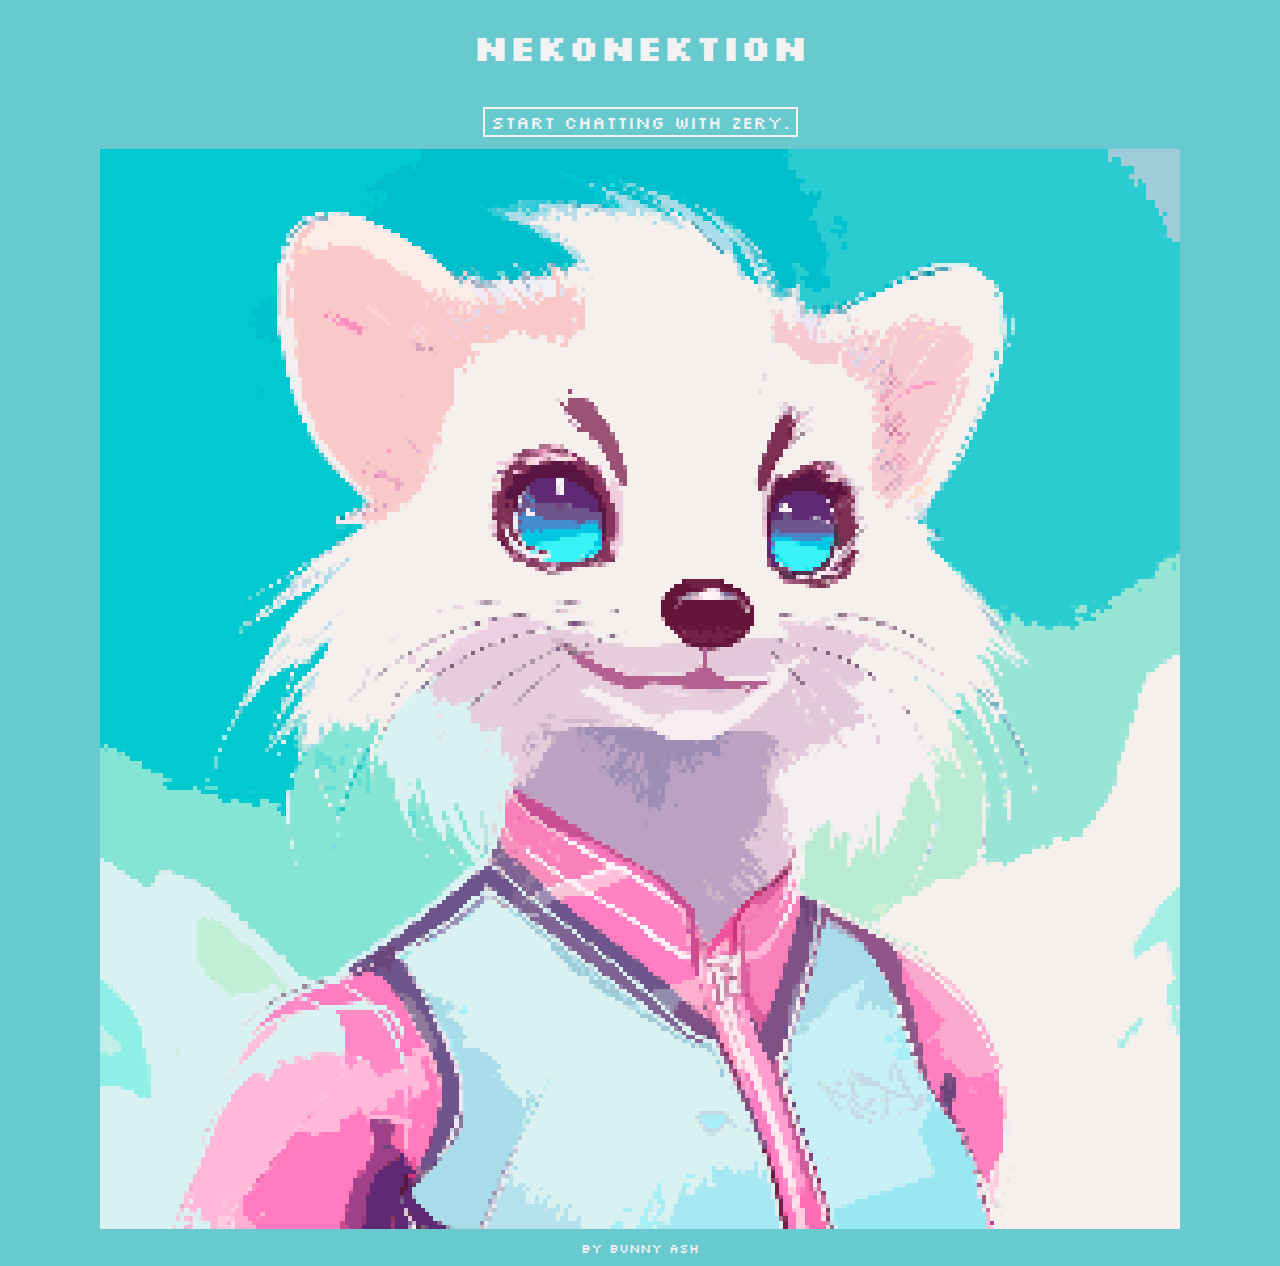
==== index.html @ 9def540d "Update and rename main.html to index.html" ====
<!DOCTYPE html>
<html>
<head>
    <meta charset='utf-8'>
    <meta http-equiv='X-UA-Compatible' content='IE=edge'>
    <title>NEKONEKTION</title>
    <meta name='viewport' content='width=device-width, initial-scale=1'>
    <link href="https://fonts.googleapis.com/css2?family=Silkscreen&display=swap" rel="stylesheet">
    <link rel="stylesheet" href="/assets/style.css">
    <link rel="shortcut icon" href="/assets/logo.png" type="image/x-icon">
</head>
<body>
    <center>
        <h1>NEKONEKTION</h1>
        <div></div>
        <button value="clickme" onclick="location.href='game.html'">Start chatting with Zery.</button>
        <div></div>
        <img src="/assets/Idle---Zery.gif">
        <div></div>
        <a href="https://neko-glitch.myportfolio.com" target="_blank">by Bunny Ash</a>
    </center>
</body>
</html>
---- assets/style.css ----
body {
    background: #68c9cf;
    color: #f2f2f2;
    font-family: 'Silkscreen';
    font-size: large;
}

button {
    margin-top: 1%;
    margin-bottom: 1%;
    font-family: 'Silkscreen';
    font-size: large;
    background: none;
    color: #f2f2f2;
    border: solid 2px #f2f2f2;
}

img {
    width: 100%;
    max-width: fit-content;
    height: auto;
}

a {
    color: #f2f2f2;
    text-decoration: none;
    font-size: small;
    font-family: 'Silkscreen';
}

#result {
    margin-bottom: 1%;
}
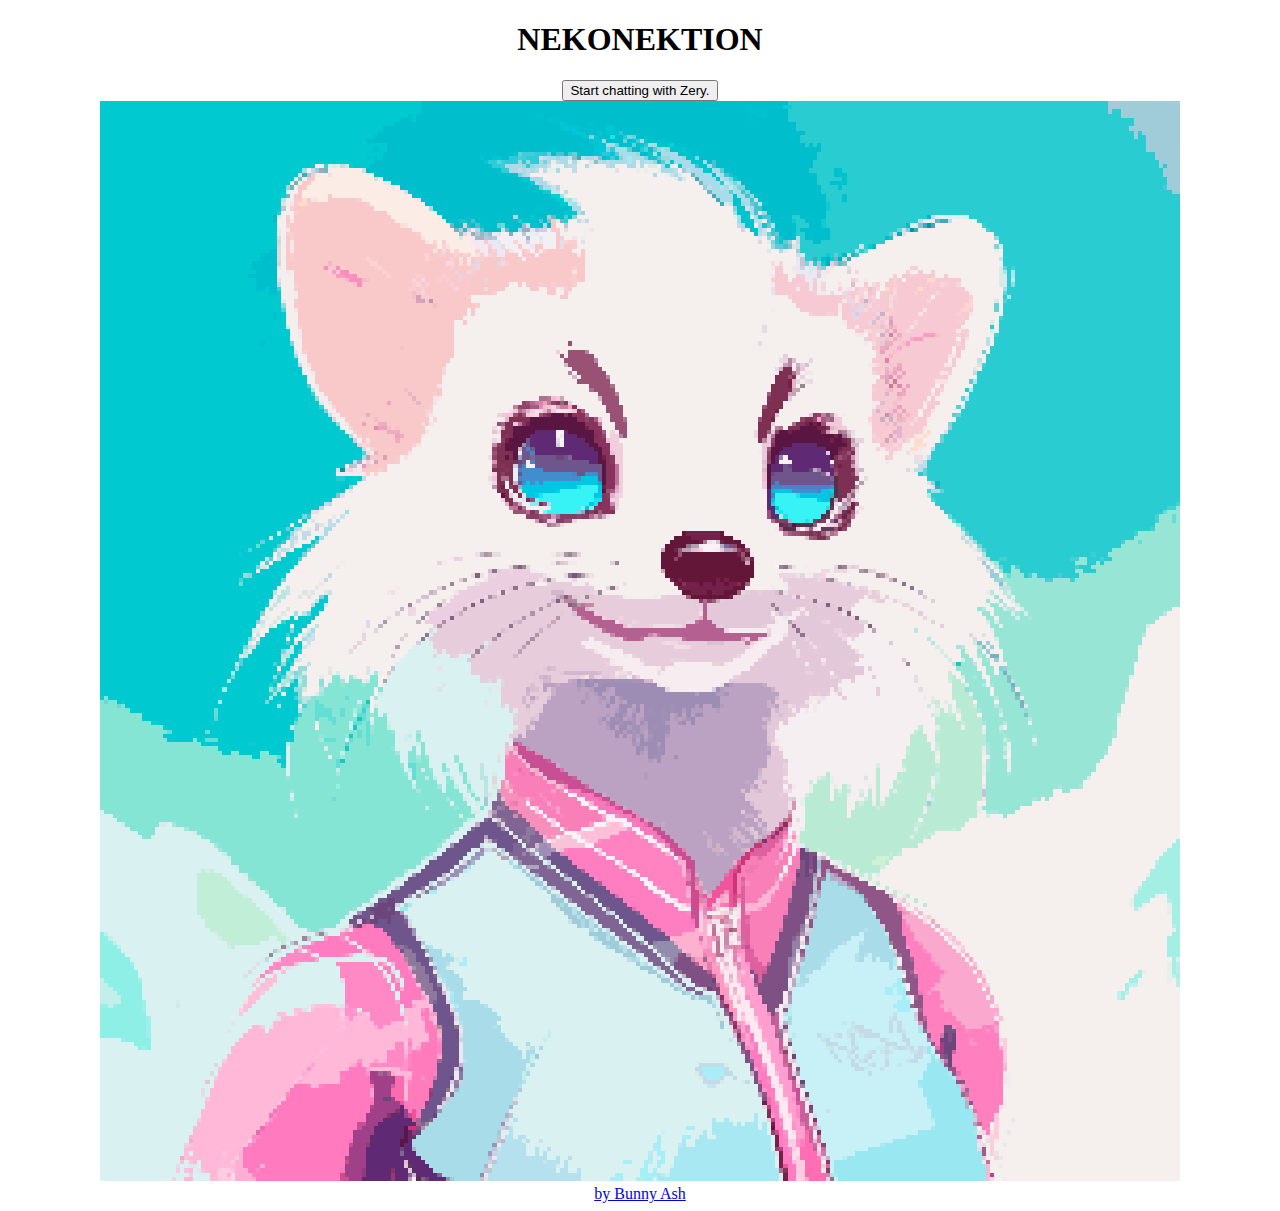
==== commit 1e1c8628: "Update index.html" ====
--- a/index.html
+++ b/index.html
@@ -6,8 +6,8 @@
     <title>NEKONEKTION</title>
     <meta name='viewport' content='width=device-width, initial-scale=1'>
     <link href="https://fonts.googleapis.com/css2?family=Silkscreen&display=swap" rel="stylesheet">
-    <link rel="stylesheet" href="/assets/style.css">
-    <link rel="shortcut icon" href="/assets/logo.png" type="image/x-icon">
+    <link rel="stylesheet" href="https://github.com/mupgarlic/NEKONEKTION/tree/main/assets/style.css">
+    <link rel="shortcut icon" href="https://github.com/mupgarlic/NEKONEKTION/tree/main/assets/logo.png" type="image/x-icon">
 </head>
 <body>
     <center>
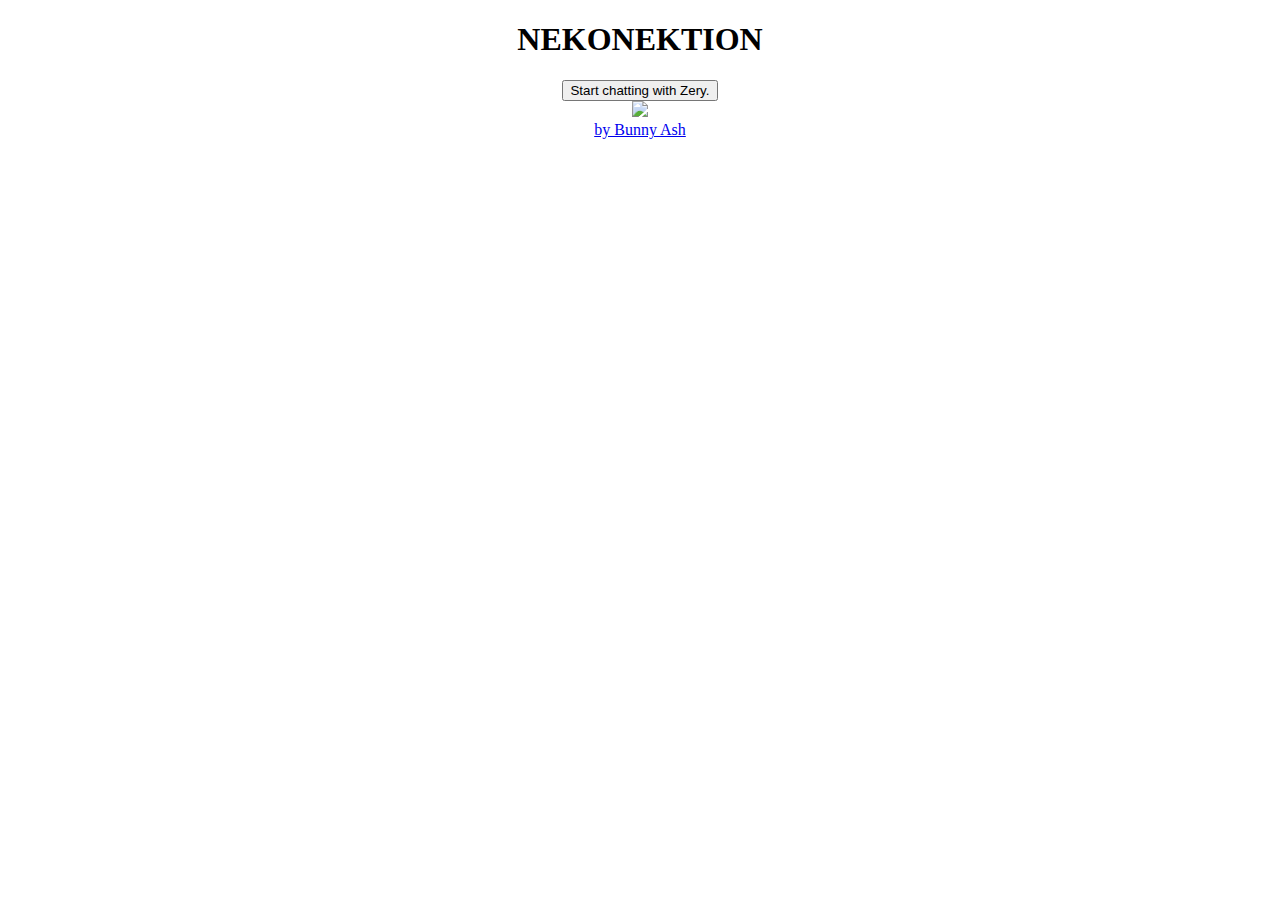
==== commit d5887aad: "Update index.html" ====
--- a/index.html
+++ b/index.html
@@ -15,7 +15,7 @@
         <div></div>
         <button value="clickme" onclick="location.href='game.html'">Start chatting with Zery.</button>
         <div></div>
-        <img src="/assets/Idle---Zery.gif">
+        <img src="https://github.com/mupgarlic/NEKONEKTION/tree/main/assets/Idle---Zery.gif">
         <div></div>
         <a href="https://neko-glitch.myportfolio.com" target="_blank">by Bunny Ash</a>
     </center>
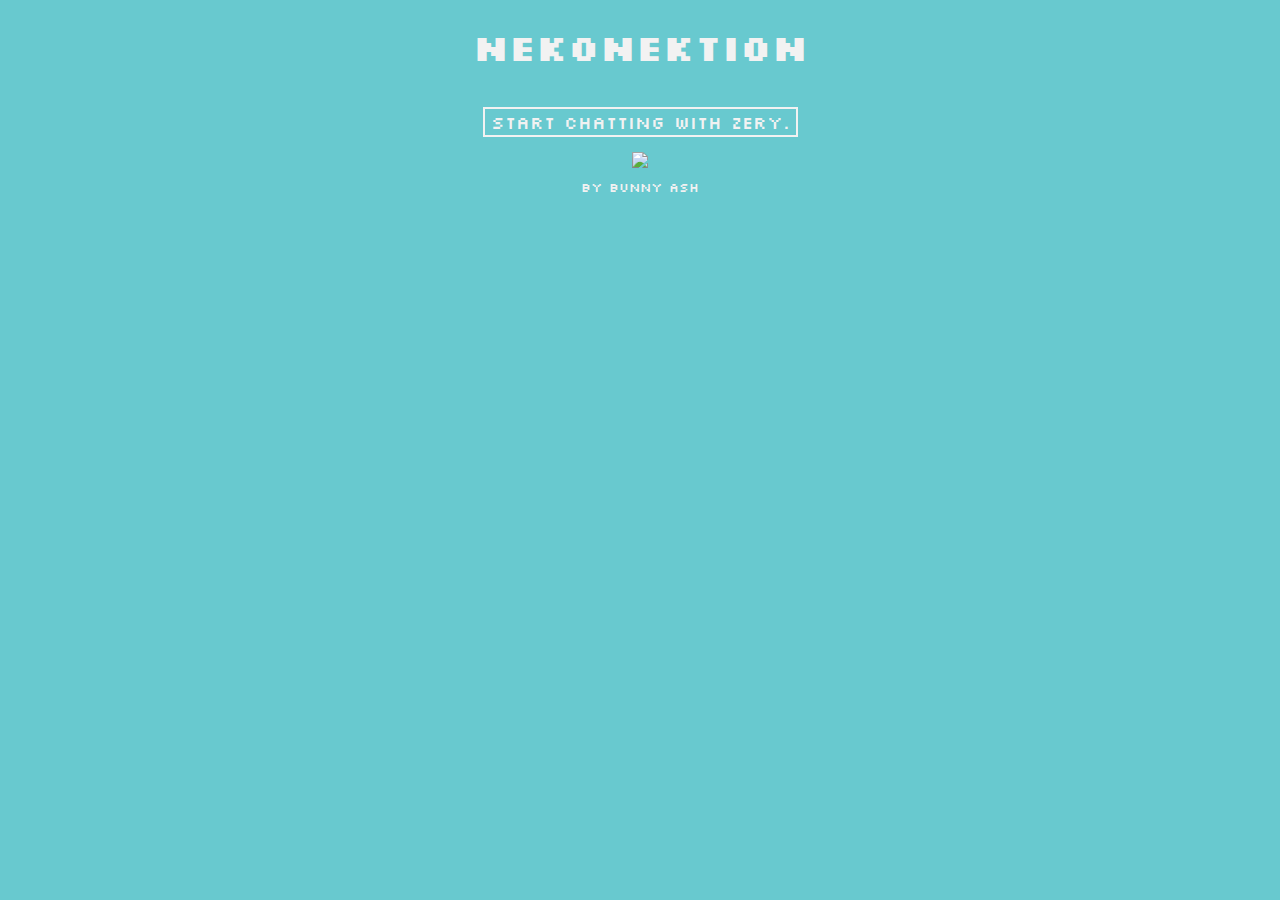
==== commit b9f72ae7: "Update index.html" ====
--- a/index.html
+++ b/index.html
@@ -6,8 +6,8 @@
     <title>NEKONEKTION</title>
     <meta name='viewport' content='width=device-width, initial-scale=1'>
     <link href="https://fonts.googleapis.com/css2?family=Silkscreen&display=swap" rel="stylesheet">
-    <link rel="stylesheet" href="https://github.com/mupgarlic/NEKONEKTION/tree/main/assets/style.css">
-    <link rel="shortcut icon" href="https://github.com/mupgarlic/NEKONEKTION/tree/main/assets/logo.png" type="image/x-icon">
+    <link rel="stylesheet" href="./assets/style.css">
+    <link rel="shortcut icon" href="https://github.com/mupgarlic/NEKONEKTION/blob/main/assets/logo.png" type="image/x-icon">
 </head>
 <body>
     <center>
@@ -15,7 +15,7 @@
         <div></div>
         <button value="clickme" onclick="location.href='game.html'">Start chatting with Zery.</button>
         <div></div>
-        <img src="https://github.com/mupgarlic/NEKONEKTION/tree/main/assets/Idle---Zery.gif">
+        <img src="https://github.com/mupgarlic/NEKONEKTION/blob/main/assets/Idle---Zery.gif">
         <div></div>
         <a href="https://neko-glitch.myportfolio.com" target="_blank">by Bunny Ash</a>
     </center>
--- a/assets/style.css
+++ b/assets/style.css
@@ -0,0 +1,33 @@
+body {
+    background: #68c9cf;
+    color: #f2f2f2;
+    font-family: 'Silkscreen';
+    font-size: large;
+}
+
+button {
+    margin-top: 1%;
+    margin-bottom: 1%;
+    font-family: 'Silkscreen';
+    font-size: large;
+    background: none;
+    color: #f2f2f2;
+    border: solid 2px #f2f2f2;
+}
+
+img {
+    width: 100%;
+    max-width: fit-content;
+    height: auto;
+}
+
+a {
+    color: #f2f2f2;
+    text-decoration: none;
+    font-size: small;
+    font-family: 'Silkscreen';
+}
+
+#result {
+    margin-bottom: 1%;
+}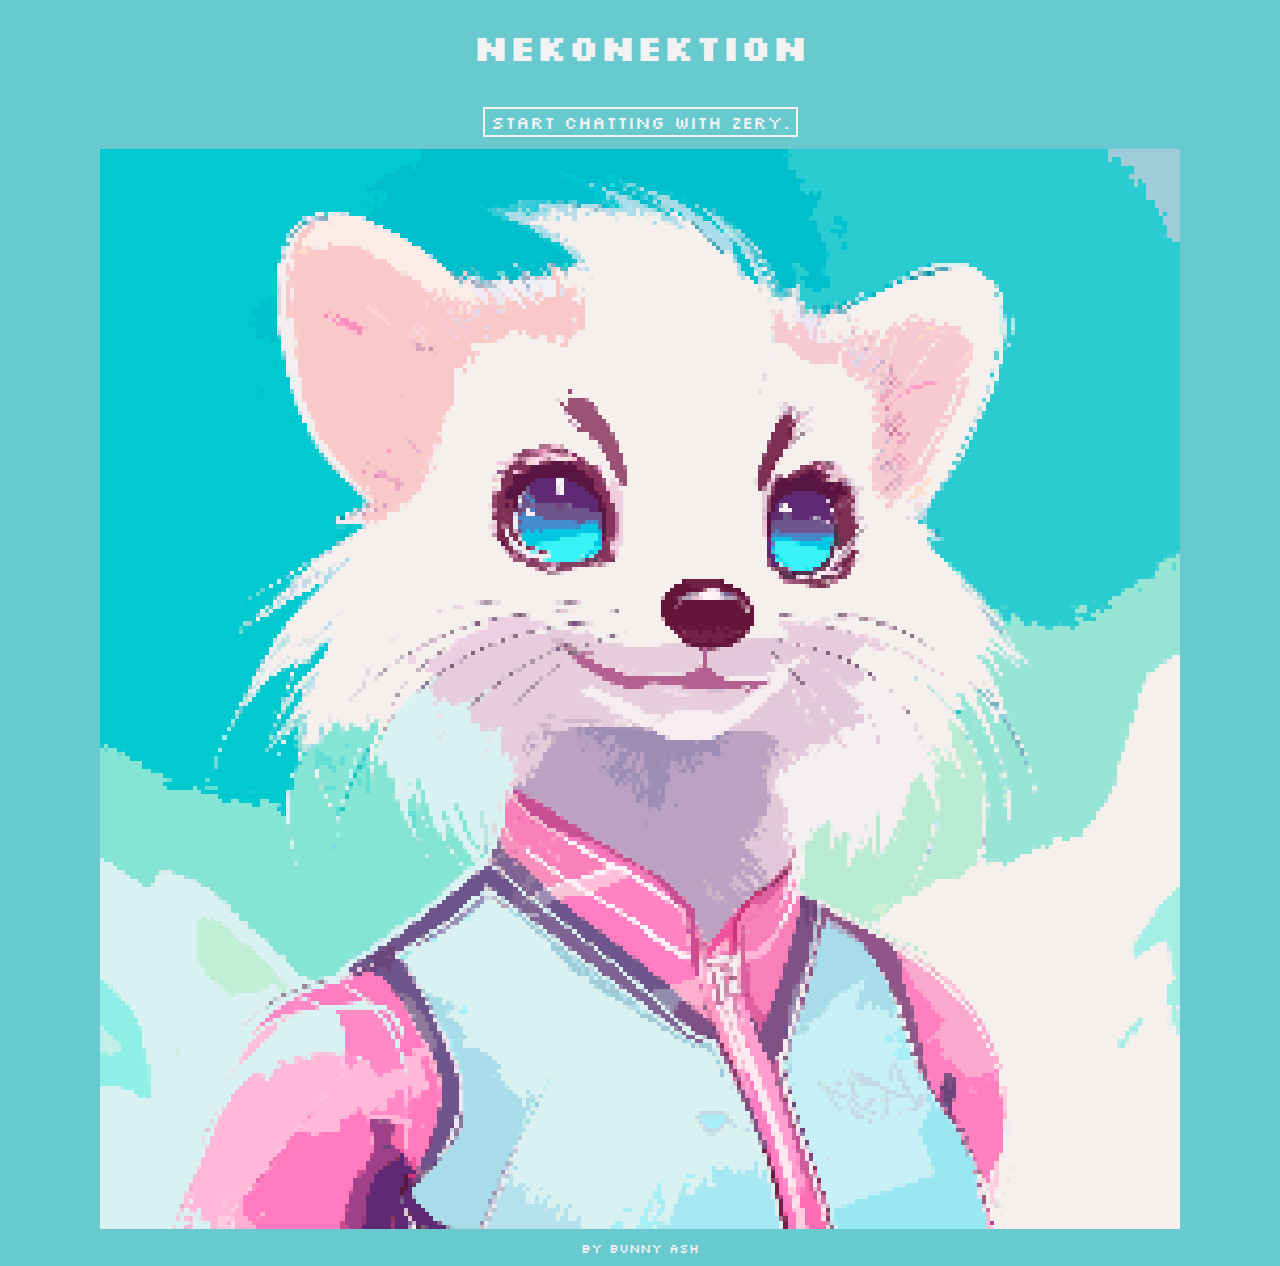
==== commit be4a361e: "Update index.html" ====
--- a/index.html
+++ b/index.html
@@ -7,7 +7,7 @@
     <meta name='viewport' content='width=device-width, initial-scale=1'>
     <link href="https://fonts.googleapis.com/css2?family=Silkscreen&display=swap" rel="stylesheet">
     <link rel="stylesheet" href="./assets/style.css">
-    <link rel="shortcut icon" href="https://github.com/mupgarlic/NEKONEKTION/blob/main/assets/logo.png" type="image/x-icon">
+    <link rel="shortcut icon" href="./assets/logo.png" type="image/x-icon">
 </head>
 <body>
     <center>
@@ -15,7 +15,7 @@
         <div></div>
         <button value="clickme" onclick="location.href='game.html'">Start chatting with Zery.</button>
         <div></div>
-        <img src="https://github.com/mupgarlic/NEKONEKTION/blob/main/assets/Idle---Zery.gif">
+        <img src="./assets/Idle---Zery.gif">
         <div></div>
         <a href="https://neko-glitch.myportfolio.com" target="_blank">by Bunny Ash</a>
     </center>
